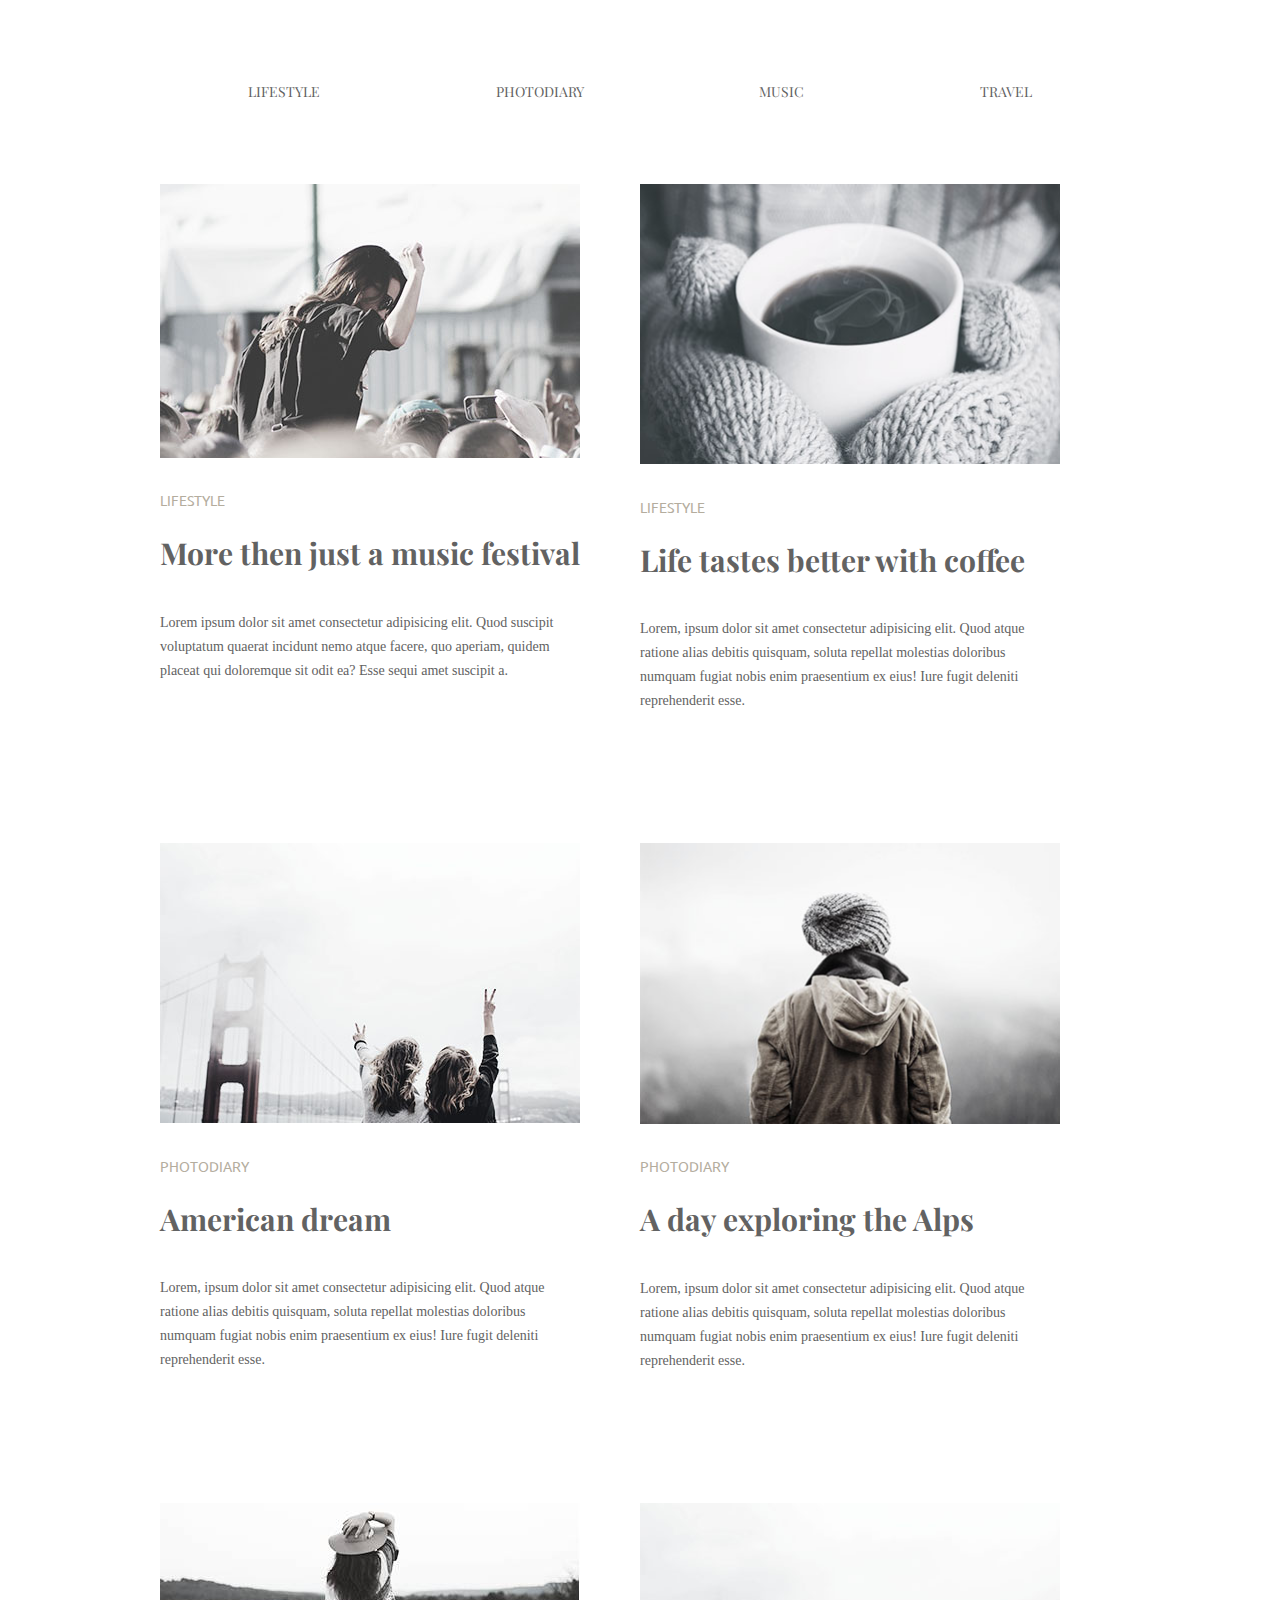
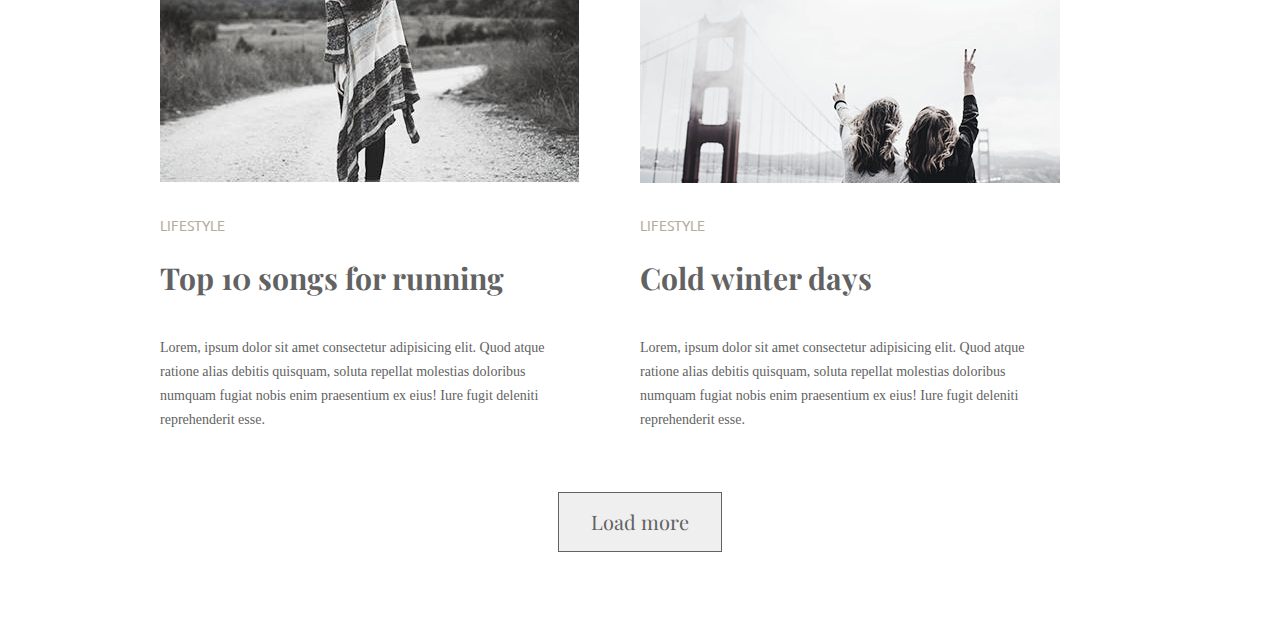
==== example-hw-3/index.html @ 7aa5cc72 "Added examples" ====
<!DOCTYPE html>
<html lang="en">
<head>
    <meta charset="UTF-8"/>
    <meta name="viewport" content="width=device-width, initial-scale=1.0"/>
    <meta http-equiv="X-UA-Compatible" content="ie=edge"/>
    <link
            href="https://fonts.googleapis.com/css?family=Playfair+Display|Ubuntu&display=swap"
            rel="stylesheet"
    />
    <link rel="stylesheet" href="./css/normalize.css"/>
    <link rel="stylesheet" href="./css/styles.css"/>

    <title>Document</title>
</head>
<body>
<div class="wrapper">
    <!-- navigation -->
    <header class="main-header">
        <nav class="navigation">
            <ul class="menu">
                <li class="menu-list-item">
                    <a class="link" href="#">Lifestyle</a>
                </li>
                <li class="menu-list-item">
                    <a class="link" href="#">Photodiary</a>
                </li>
                <li class="menu-list-item">
                    <a class="link" href="#">Music</a>
                </li>
                <li class="menu-list-item">
                    <a class="link" href="#">Travel</a>
                </li>
            </ul>
        </nav>
    </header>

    <!-- content -->
    <main class="content">
        <section>
            <ul class="articles">
                <li class="article-item">
                    <article>
                        <img src="./images/homework-01.jpg" alt="img" width="420"/>
                        <p class="tag">Lifestyle</p>
                        <h2 class="article-header">More then just a music festival</h2>
                        <p class="text">
                            Lorem ipsum dolor sit amet consectetur adipisicing elit. Quod
                            suscipit voluptatum quaerat incidunt nemo atque facere, quo
                            aperiam, quidem placeat qui doloremque sit odit ea? Esse sequi
                            amet suscipit a.
                        </p>
                    </article>
                </li>

                <li class="article-item">
                    <article>
                        <img src="./images/homework-01-1.jpg" alt="img" width="420"/>
                        <p class="tag">Lifestyle</p>
                        <h2 class="article-header">Life tastes better with coffee</h2>
                        <p class="text">
                            Lorem, ipsum dolor sit amet consectetur adipisicing elit. Quod
                            atque ratione alias debitis quisquam, soluta repellat
                            molestias doloribus numquam fugiat nobis enim praesentium ex
                            eius! Iure fugit deleniti reprehenderit esse.
                        </p>
                    </article>
                </li>

                <li class="article-item">
                    <article>
                        <img src="./images/homework-01-2.jpg" alt="img" width="420"/>
                        <p class="tag">Photodiary</p>
                        <h2 class="article-header">American dream</h2>
                        <p class="text">
                            Lorem, ipsum dolor sit amet consectetur adipisicing elit. Quod
                            atque ratione alias debitis quisquam, soluta repellat
                            molestias doloribus numquam fugiat nobis enim praesentium ex
                            eius! Iure fugit deleniti reprehenderit esse.
                        </p>
                    </article>
                </li>

                <li class="article-item">
                    <article>
                        <img src="./images/homework-01-3.jpg" alt="img" width="420"/>
                        <p class="tag">Photodiary</p>
                        <h2 class="article-header">A day exploring the Alps</h2>
                        <p class="text">
                            Lorem, ipsum dolor sit amet consectetur adipisicing elit. Quod
                            atque ratione alias debitis quisquam, soluta repellat
                            molestias doloribus numquam fugiat nobis enim praesentium ex
                            eius! Iure fugit deleniti reprehenderit esse.
                        </p>
                    </article>
                </li>

                <li class="article-item">
                    <article>
                        <img src="./images/mockup (1).jpg" alt="img" width="420"/>
                        <p class="tag">Lifestyle</p>
                        <h2 class="article-header">Top 10 songs for running</h2>
                        <p class="text">
                            Lorem, ipsum dolor sit amet consectetur adipisicing elit. Quod
                            atque ratione alias debitis quisquam, soluta repellat
                            molestias doloribus numquam fugiat nobis enim praesentium ex
                            eius! Iure fugit deleniti reprehenderit esse.
                        </p>
                    </article>
                </li>

                <li class="article-item">
                    <article>
                        <img src="./images/homework-01-2.jpg" alt="img" width="420"/>
                        <p class="tag">Lifestyle</p>
                        <h2 class="article-header">Cold winter days</h2>
                        <p class="text">
                            Lorem, ipsum dolor sit amet consectetur adipisicing elit. Quod
                            atque ratione alias debitis quisquam, soluta repellat
                            molestias doloribus numquam fugiat nobis enim praesentium ex
                            eius! Iure fugit deleniti reprehenderit esse.
                        </p>
                    </article>
                </li>
            </ul>
            <div class="btn-wrapper">
                <button class="button" type="button">Load more</button>
            </div>
        </section>
    </main>

    <footer></footer>
</div>
</body>
</html>
---- example-hw-3/css/styles.css ----
html {
    box-sizing: border-box;
}

* {
    box-sizing: inherit;
}

:root {
    --text-color: #626262;
    --font: "Playfair Display", serif;
}

body {
    color: var(--text-color);
}

.link,
.tag {
    text-transform: uppercase;
    font-family: var(--font);
}

.text {
    font-size: 14px;
    line-height: 24px;
}

.tag {
    font-size: 14px;
    color: #b4ad9e;
    font-family: "Ubuntu";
}

.article-header {
    font-family: var(--font);
    font-size: 30px;
    margin: 0;
    margin-bottom: 40px;
    margin-top: 28px;
}

.button {
    color: var(--text-color);
    font-family: var(--font);
    font-size: 20px;
}

.wrapper {
    margin-right: auto;
    margin-left: auto;
}

/* header */

.main-header {
    margin: 0 auto;
    padding-top: 80px;
    padding-bottom: 80px;
}

.link {
    display: block;
    padding-left: 30px;
    padding-right: 30px;
    text-decoration: none;
    color: var(--text-color);
    font-size: 14px;
    line-height: 24px;
}

.menu-list-item {
    list-style: none;
}

.menu-list-item a:hover,
.menu-list-item a:focus {
    color: #03a9f4;
}

.menu {
    margin: 0;
    padding: 0;
}

/* content */
.content {
    padding-bottom: 70px;
}

.articles {
    margin: 0;
    margin-bottom: 60px;
    padding: 0;
}

.article-item {
    list-style: none;
    margin-bottom: 130px;
}

p {
    margin: 0;
}

img {
    margin-bottom: 30px;
}

/* button */

.button {
    display: block;
    margin: 0 auto;
    cursor: pointer;
    border: 1px solid #626262;
    width: 164px;
    height: 60px;
}

.button:hover,
.button:focus {
    color: #03a9f4;
}

@media screen and (min-width: 320px) and (max-width: 919px) {
    .wrapper {
        width: 300px;
    }

    .menu {
        display: flex;
        flex-direction: column;
        align-items: center;
    }

    .link {
        padding-top: 10px;
        padding-bottom: 10px;
    }

    .article-item img {
        width: 300px;
    }

    .text,
    .article-header {
        padding-left: 10px;
        padding-right: 10px;
    }
}

@media screen and (min-width: 920px) {
    .wrapper {
        max-width: 1640px;
    }

    .menu {
        display: flex;
        justify-content: space-around;
        width: 960px;
        margin-right: auto;
        margin-left: auto;
    }

    .articles {
        display: flex;
        flex-wrap: wrap;
        /* justify-content: center; */
        width: 960px;
        margin-right: auto;
        margin-left: auto;
    }

    .article-item {
        flex-basis: 420px;
        margin-right: 60px;
    }

    .article-item:nth-last-child(-n + 2) {
        margin-bottom: 0;
    }

    .article-item:nth-child(2n) {
        margin-right: 0;
    }
}
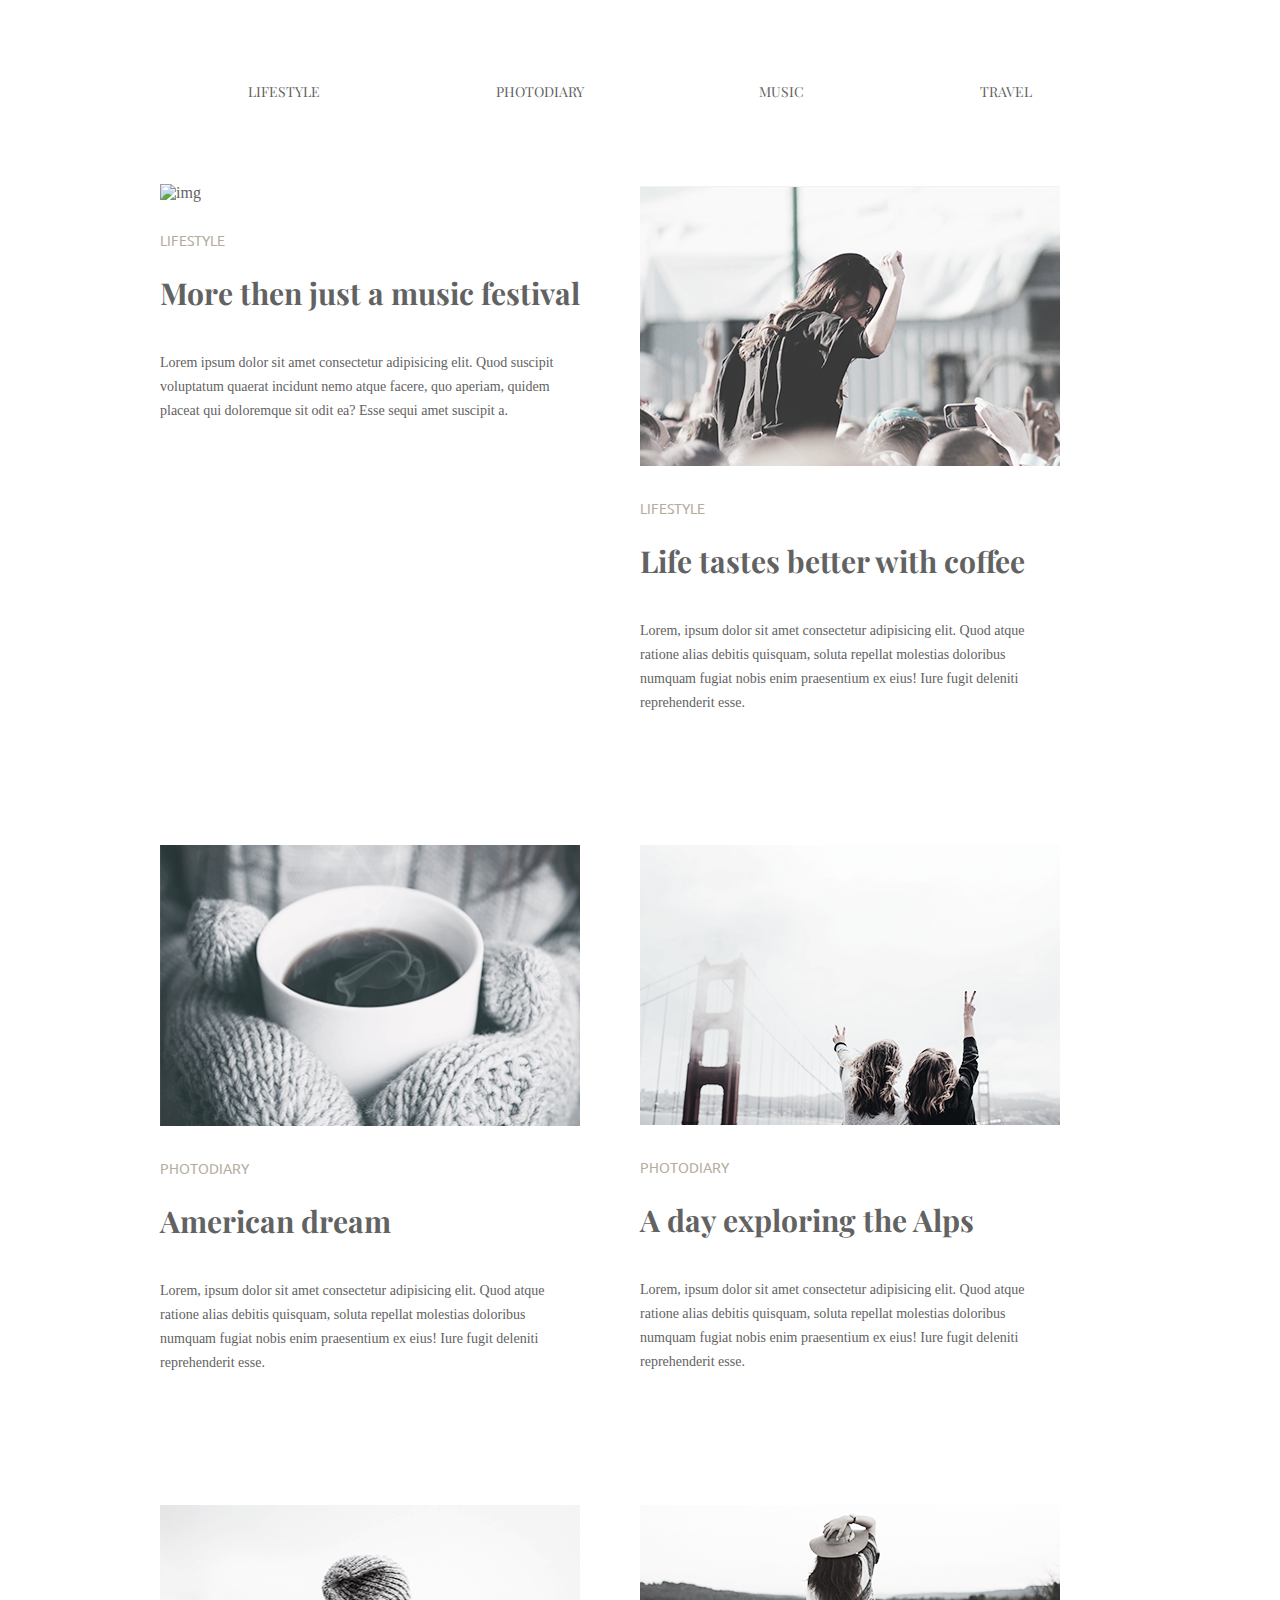
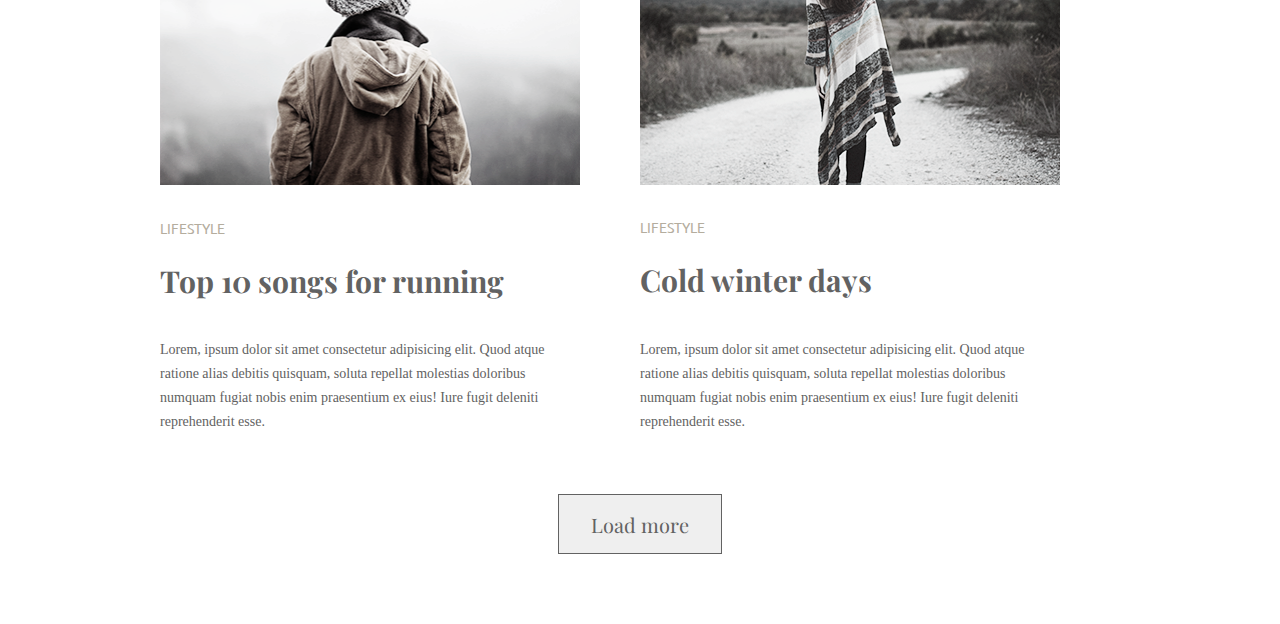
==== commit 3150313e: "Added images" ====
--- a/example-hw-3/index.html
+++ b/example-hw-3/index.html
@@ -55,7 +55,7 @@
 
                 <li class="article-item">
                     <article>
-                        <img src="./images/homework-01-1.jpg" alt="img" width="420"/>
+                        <img src="./images/1.png" alt="img" width="420"/>
                         <p class="tag">Lifestyle</p>
                         <h2 class="article-header">Life tastes better with coffee</h2>
                         <p class="text">
@@ -69,7 +69,7 @@
 
                 <li class="article-item">
                     <article>
-                        <img src="./images/homework-01-2.jpg" alt="img" width="420"/>
+                        <img src="./images/2.png" alt="img" width="420"/>
                         <p class="tag">Photodiary</p>
                         <h2 class="article-header">American dream</h2>
                         <p class="text">
@@ -83,7 +83,7 @@
 
                 <li class="article-item">
                     <article>
-                        <img src="./images/homework-01-3.jpg" alt="img" width="420"/>
+                        <img src="./images/3.png" alt="img" width="420"/>
                         <p class="tag">Photodiary</p>
                         <h2 class="article-header">A day exploring the Alps</h2>
                         <p class="text">
@@ -97,7 +97,7 @@
 
                 <li class="article-item">
                     <article>
-                        <img src="./images/mockup (1).jpg" alt="img" width="420"/>
+                        <img src="./images/4.png" alt="img" width="420"/>
                         <p class="tag">Lifestyle</p>
                         <h2 class="article-header">Top 10 songs for running</h2>
                         <p class="text">
@@ -111,7 +111,7 @@
 
                 <li class="article-item">
                     <article>
-                        <img src="./images/homework-01-2.jpg" alt="img" width="420"/>
+                        <img src="./images/5.png" alt="img" width="420"/>
                         <p class="tag">Lifestyle</p>
                         <h2 class="article-header">Cold winter days</h2>
                         <p class="text">
